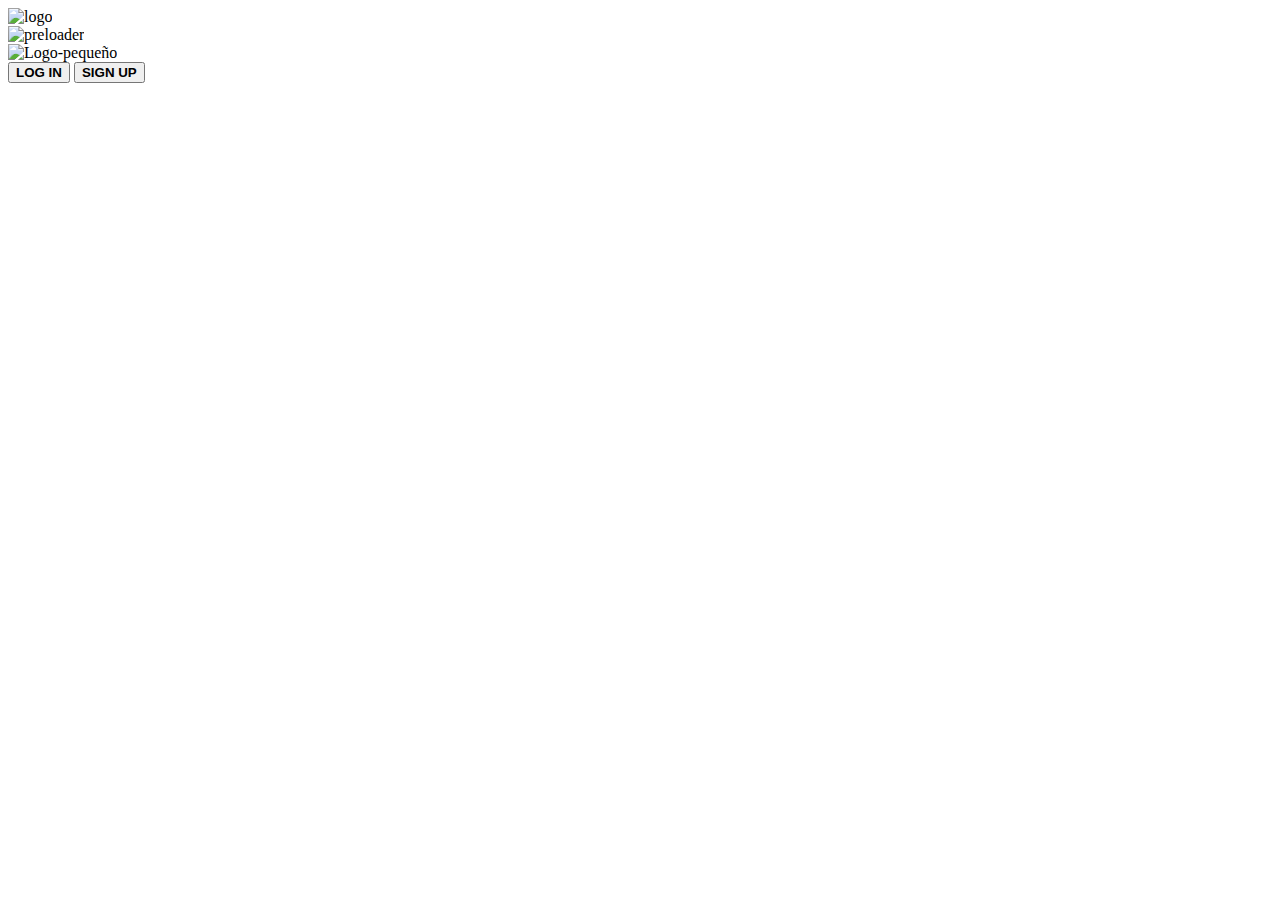
==== index.html @ 63f3823c "preloader y primera pantalla ok" ====
<!DOCTYPE html>
<html lang="en">
<head>
  <meta charset="UTF-8">
  <title>Lyft</title>
  <meta name="viewport" content="width=device-width, user-scalable=no, initial-scale=1.0, maximum-scale=1.0, minimum-scale=1.0">
  <!-- Bootstrap -->
  <link rel="stylesheet" href="css/bootstrap.min.css">
  <!-- Mis estilos -->
  <link rel="stylesheet" href="css/styles.css">
  <!-- Icono para la pestaña -->
  <link rel="icon" href="images/logo-pink.png" type="image/png">
  <!-- Fontawesome -->
  <link rel="stylesheet" href="font-awesome-4.7.0/css/font-awesome.min.css">
</head>
<body>
  <!-- Preloader -->
  <div class="container-fluid" id="preloader">
    <div class="row">
      <div class="col-xs-offset-2 col-xs-8">
        <img class="img-responsive lyft-logo" src="images/logo-white.png" alt="logo">
      </div>
      <div class="row">
        <div class="text-center col-xs-offset-2 col-xs-8">
          <img class="preloader" src="images/preloader.gif" alt="preloader">
        </div>
      </div>
    </div>
  </div>
  <!-- Segunda Pantalla -->
  <section class="second-screen">
    <div class="container">
      <div class="row">
        <div class="col-xs-offset-2 col-xs-8">
          <img class="img-responsive" src="images/logo-pink.png" alt="Logo-pequeño">
        </div>
      </div>
      <div class="row">
        <div class="col-xs-offset-2 col-xs-8">
          
        </div>
      </div>
      <div class="row">
        <div class="col-xs-offset-3 col-xs-8 ">
          <div class="btn-group" role="group">
           <button type="button" class="btn btn-default"><strong>LOG IN</strong></button>
           <button type="button" class="btn btn-default"><strong>SIGN UP</strong></button>
          </div>
        </div>
      </div>
    </div>
  </section>



  <!-- Scripts -->
  <script src="https://ajax.googleapis.com/ajax/libs/jquery/3.2.1/jquery.min.js"></script>
  <script src="js/bootstrap.min.js"></script>
  <script src="js/app.js"></script>
</body>
</html>
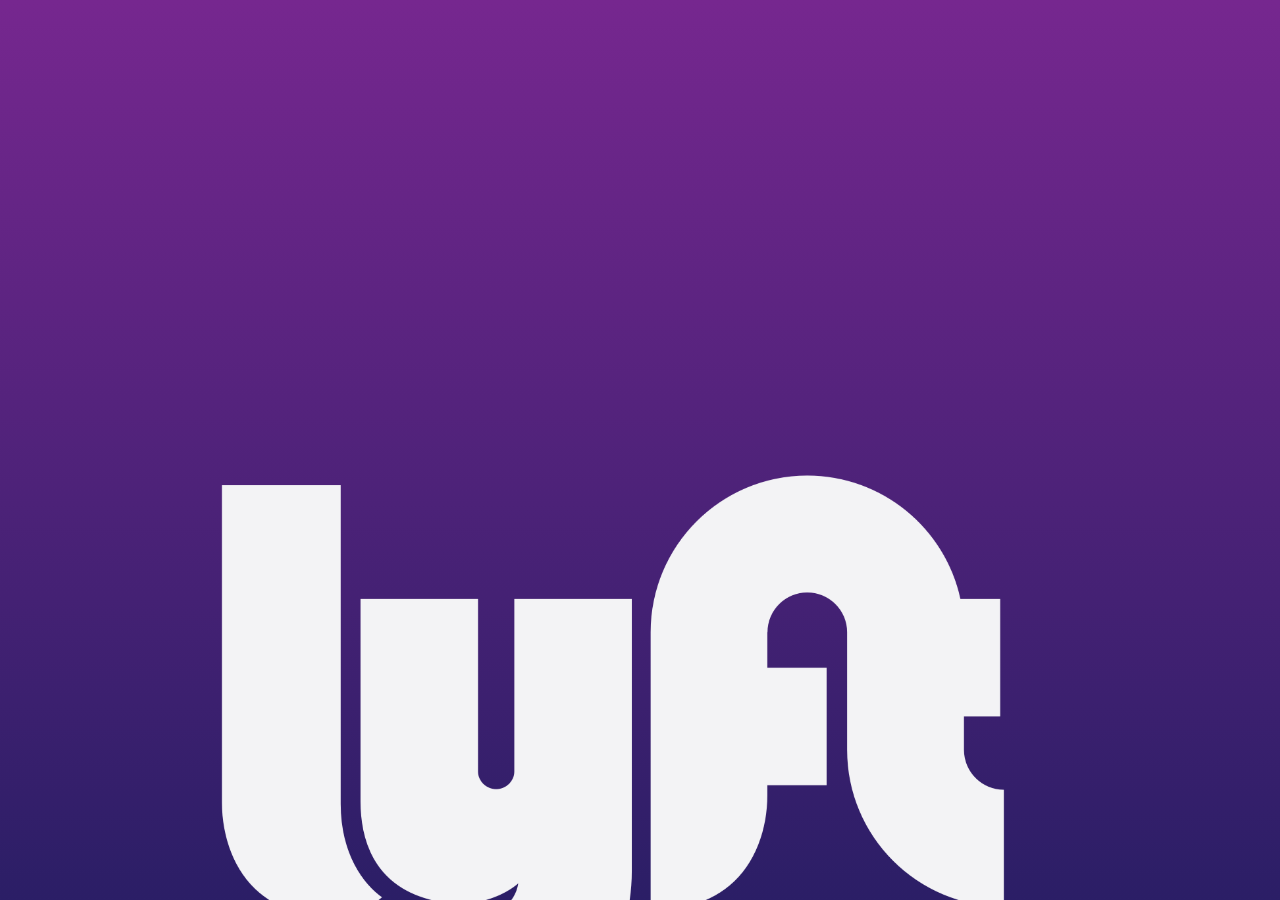
==== commit 75efac20: "añadiendo seccion sign up" ====
--- a/index.html
+++ b/index.html
@@ -5,24 +5,24 @@
   <title>Lyft</title>
   <meta name="viewport" content="width=device-width, user-scalable=no, initial-scale=1.0, maximum-scale=1.0, minimum-scale=1.0">
   <!-- Bootstrap -->
-  <link rel="stylesheet" href="css/bootstrap.min.css">
+  <link rel="stylesheet" href="assets/css/bootstrap.min.css">
   <!-- Mis estilos -->
-  <link rel="stylesheet" href="css/styles.css">
+  <link rel="stylesheet" href="assets/css/styles.css">
   <!-- Icono para la pestaña -->
-  <link rel="icon" href="images/logo-pink.png" type="image/png">
+  <link rel="icon" href="assets/images/logo-pink.png" type="image/png">
   <!-- Fontawesome -->
-  <link rel="stylesheet" href="font-awesome-4.7.0/css/font-awesome.min.css">
+  <link rel="stylesheet" href="assets/font-awesome-4.7.0/css/font-awesome.min.css">
 </head>
 <body>
   <!-- Preloader -->
   <div class="container-fluid" id="preloader">
     <div class="row">
       <div class="col-xs-offset-2 col-xs-8">
-        <img class="img-responsive lyft-logo" src="images/logo-white.png" alt="logo">
+        <img class="img-responsive lyft-logo" src="assets/images/logo-white.png" alt="logo">
       </div>
       <div class="row">
         <div class="text-center col-xs-offset-2 col-xs-8">
-          <img class="preloader" src="images/preloader.gif" alt="preloader">
+          <img class="preloader" src="assets/images/preloader.gif" alt="preloader">
         </div>
       </div>
     </div>
@@ -32,7 +32,7 @@
     <div class="container">
       <div class="row">
         <div class="col-xs-offset-2 col-xs-8">
-          <img class="img-responsive" src="images/logo-pink.png" alt="Logo-pequeño">
+          <img class="img-responsive" src="assets/images/logo-pink.png" alt="Logo-pequeño">
         </div>
       </div>
       <div class="row">
@@ -44,18 +44,72 @@
         <div class="col-xs-offset-3 col-xs-8 ">
           <div class="btn-group" role="group">
            <button type="button" class="btn btn-default"><strong>LOG IN</strong></button>
-           <button type="button" class="btn btn-default"><strong>SIGN UP</strong></button>
+           <button type="button" class="btn btn-default sign-up"><strong>SIGN UP</strong></button>
           </div>
         </div>
       </div>
     </div>
-  </section>
+  </section> <!-- Fin seccion -->
 
+  <!-- Seccion Sign Up -->
+ <section id="sign-up">
+    <div class="container">
+      <div class="row">
+        <div class="col-xs-4">
+          <span class="glyphicon glyphicon-chevron-left"></span>
+        </div>
+        <div class="col-xs-4">
+          <h1 class="text-center">Sign Up</h1>
+        </div>
+      </div>
+      <div class="row">
+        <div class="col-12">
+          <p class="text-center">Join now for free ride credit</p>
+          <hr>
+        </div>
+      </div>
+      <div class="row">
+        <div class="col-xs-offset-1 col-xs-3">
+          <div class="dropdown">
+            <button class="btn btn-default dropdown-toggle" type="button" id="dropdownMenu1" data-toggle="dropdown" aria-haspopup="true" aria-expanded="true">
+              <img src="assets/images/flag_mexico.png" alt="Bandera México">
+              <span class="caret"></span>
+            </button>
+            <ul class="dropdown-menu" aria-labelledby="dropdownMenu1">
+              <li>
+                <img src="assets/images/Colombia-Flag.png" alt="Bandera Colombia">
+              </li>
+              <li>
+                <img src="assets/images/peru-flag-flags.jpg" alt="Bandera México">
+              </li>
+              <li>
+                <img src="assets/images/usa.ico" alt="Bandera USA">
+              </li>
+            </ul>
+          </div>
+        </div>
+        <div class="col-xs-7">
+          <div class="input-group">
+            <span class="input-group-addon" id="basic-addon1">+52</span>
+            <input id="inputNumbers" type="text" class="form-control" placeholder="Insert Numbers" aria-describedby="basic-addon1">
+          </div>
+        </div>
+      </div>
+      <div class="row">
+        <div class="text-center col-xs-12">
+          <p>We'll send a text to verify your phone</p>
+        </div>
+      </div>
+      <div class="btn-group" role="group" aria-label="...">
+        <button type="button" class="btn-next btn btn-default disabled">NEXT</button>
+      </div>
+    </div>
+  </section> <!-- Fin de seccion Sign-up -->
 
 
   <!-- Scripts -->
   <script src="https://ajax.googleapis.com/ajax/libs/jquery/3.2.1/jquery.min.js"></script>
-  <script src="js/bootstrap.min.js"></script>
-  <script src="js/app.js"></script>
+  <script src="assets/js/bootstrap.min.js"></script>
+  <script src="assets/js/app.js"></script>
 </body>
 </html>--- a/assets/css/styles.css
+++ b/assets/css/styles.css
@@ -0,0 +1,47 @@
+*{
+  box-sizing: border-box;
+  margin: 0;
+  padding: 0;
+}
+
+/*Estilos del preloader (contenedor del mismo)*/
+#preloader{
+  position: fixed;
+  background: -webkit-linear-gradient(#76278F, #2B1E66);
+  background: -o-linear-gradient(#76278F, #2B1E66);
+  background: linear-gradient(#76278F, #2B1E66);
+  color: #fff;
+  width: 100%;
+  height: 100%;
+  display: flex;
+}
+
+/* Tamaño del preloader (.gif)*/
+.preloader{
+  width: 100px;
+  height: 100px;
+}
+
+/*Centrando el logo*/
+.lyft-logo{
+  display: block;
+  margin-left: auto;
+  margin-right: auto;
+  margin-top: 60%;
+}
+
+
+/*Segunda pantalla*/
+.second-screen{
+  background-image: url(../images/background.jpg);
+  background-size: cover;
+  background-position: 100% 93%;
+  height: 100%;
+}
+
+/*Botones*/
+.btn-default{
+  background-color: transparent;
+  color: #fff;
+  margin-top: 450px;
+}